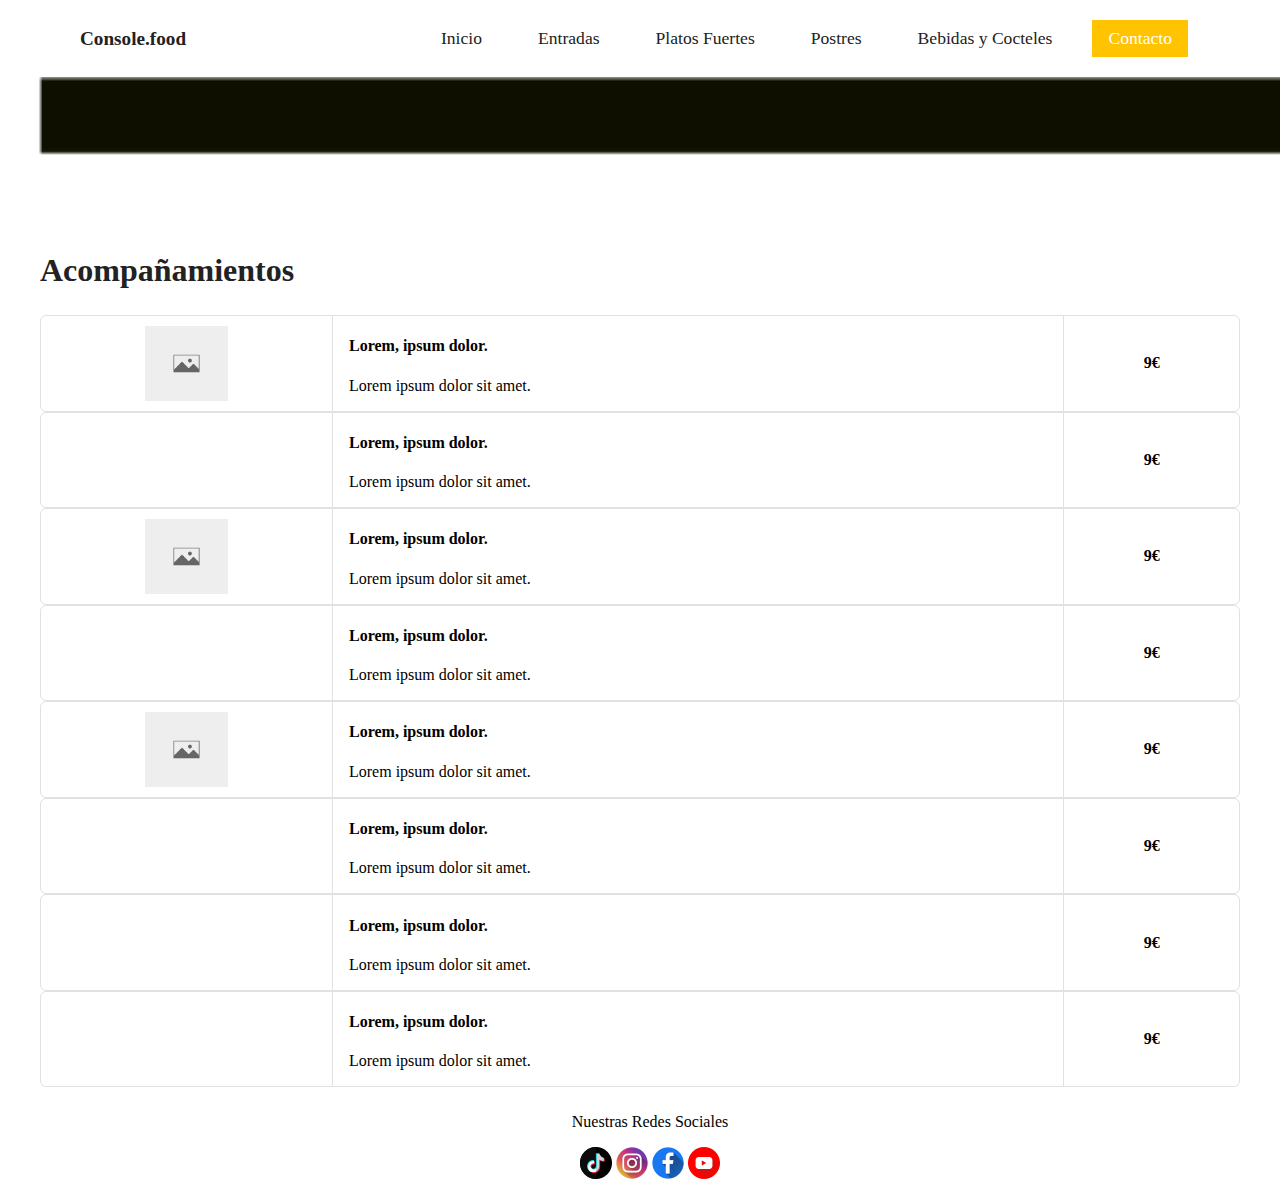
==== Acompañamientos.html @ 22bd4ab6 "Inicializar repositorio" ====
<!DOCTYPE html>

<html>
    <head>
        <meta charset="utf-8">
        <meta http-equiv="X-UA-Compatible" content="IE=edge">
        <title></title>
        <meta name="description" content="">
        <meta name="viewport" content="width=device-width, initial-scale=1">
        <link rel="stylesheet" href="styles.css">
    </head>
    <body>
        
    <header class="main-header">
        <div class="header-wrap">
            <div class="wrap-logo-header">
                <a href="/" class="logo-header">
                Console.food
                </a>
            </div>
        <div class="wrap-nav-header">
            <nav class="nav-header">
                <input type="checkbox" id="check">
                <label for="check" class="checkbtn">
                <i class="toggle-menu">
                <img src="img/menu-tres-barras-delineadas.png" />
                </i>
                </label>
                <ul class="main-menu">
            <li class="menu-item"><a href="/">Inicio</a></li>
            <li class="menu-item"><a href="/Entradas.html">Entradas</a></li>
            <li class="menu-item"><a href="/Platos_Fuertes.html">Platos Fuertes</a></li>
            <li class="menu-item"><a href="/Postres.html">Postres</a></li>
            <li class="menu-item"><a href="/Bebidas_y_Cocteles.html">Bebidas y Cocteles</a></li>
            <li class="menu-item"><a id="nav-main-contact" href="/">Contacto</a></li>
            </ul>
            </nav>
        </div>
        </div>
    </header>
        <div class="lineblack"></div>
        <section class="wrap">
            <div class="wrap-title-section">
                <h2>Acompañamientos</h2>
            </div>
            <div class="wrap column-2 carta">
                <div class="plato-carta">
                    <div class="img-plato-carta">
                        <img src="img/PonerImagen.jpg" alt="">
                    </div>                
                    <div id="Entradas" class="title-plato-carta">
                        <h4>Lorem, ipsum dolor.</h4>
                        <p>Lorem ipsum dolor sit amet.</p>
                    </div>
                    <div class="precio-plato-carta">
                        <span>9€</span>
                    </div>
                    </div>
                    <div class="plato-carta">
                    <div class="img-plato-carta">
                        <img src="img/" alt="">
                    </div>
                    <div class="title-plato-carta">
                        <h4>Lorem, ipsum dolor.</h4>
                        <p>Lorem ipsum dolor sit amet.</p>
                    </div>
                    <div class="precio-plato-carta">
                        <span>9€</span>
                </div>
                </div>
                <div class="plato-carta">
                    <div class="img-plato-carta">
                        <img src="img/PonerImagen.jpg" alt="">
                    </div>                
                    <div class="title-plato-carta">
                        <h4>Lorem, ipsum dolor.</h4>
                        <p>Lorem ipsum dolor sit amet.</p>
                    </div>
                    <div class="precio-plato-carta">
                        <span>9€</span>
                    </div>
                    </div>
                    <div class="plato-carta">
                    <div class="img-plato-carta">
                        <img src="img/" alt="">
                    </div>
                    <div class="title-plato-carta">
                        <h4>Lorem, ipsum dolor.</h4>
                        <p>Lorem ipsum dolor sit amet.</p>
                    </div>
                    <div class="precio-plato-carta">
                        <span>9€</span>
                    </div>
                    </div>
                <div class="plato-carta">
                <div class="img-plato-carta">
                    <img src="img/PonerImagen.jpg" alt="">
                </div>                
                <div class="title-plato-carta">
                    <h4>Lorem, ipsum dolor.</h4>
                    <p>Lorem ipsum dolor sit amet.</p>
                </div>
                <div class="precio-plato-carta">
                    <span>9€</span>
                </div>
                </div>
                <div class="plato-carta">
                <div class="img-plato-carta">
                    <img src="img/" alt="">
                </div>
                <div class="title-plato-carta">
                    <h4>Lorem, ipsum dolor.</h4>
                    <p>Lorem ipsum dolor sit amet.</p>
                </div>
                <div class="precio-plato-carta">
                    <span>9€</span>
                </div>
                </div> 
                <div class="plato-carta">
                <div class="img-plato-carta">
                    <img src="img/" alt="">
                </div>
                <div class="title-plato-carta">
                    <h4>Lorem, ipsum dolor.</h4>
                    <p>Lorem ipsum dolor sit amet.</p>
                </div>
                <div class="precio-plato-carta">
                    <span>9€</span>
                </div>
                </div>
                <div class="plato-carta">
                <div class="img-plato-carta">
                    <img src="img/" alt="">
                </div>
                <div class="title-plato-carta">
                    <h4>Lorem, ipsum dolor.</h4>
                    <p>Lorem ipsum dolor sit amet.</p>
                </div>
                <div class="precio-plato-carta">
                    <span>9€</span>
                </div>
                </div>    
            </div>
        
        <footer>
            <div id="pata" class="footer-content"  style="width: 100%; color: #000; text-align: center; padding: 10px;">
                <p style="">Nuestras Redes Sociales</p>
                <div class="footer-links">
                    <a href="https://www.tiktok.com/">
                        <img src="img/tik-tok.png" alt="Tiktok">
                    </a>
                    <a href="https://www.instagram.com/">
                        <img src="img/instagram.png" alt="Instagram">
                    </a>
                    <a href="https://www.facebook.com/">
                        <img src="img/facebook.png" alt="Facebook">
                    </a>
                    <a href="https://www.youtube.com/">
                        <img src="img/youtube.png" alt="Youtube">
                    </a>
                </div>
            </div>
        </footer>
    </body>
</html>
---- styles.css ----
htlm{
    font-family: system-ui;
}

h2{
    font-size: 2rem;
    font-weight: bold;
    color: #222;
}
body{
    margin: 0;
    padding: 0;
}

a{
    text-decoration: none;
}

.wrap{
    max-width: 1200px;
    margin: 0 auto;
}

.colum-2.carta{
    display:grid;
    grid-template-columns: repeat(2, 1fr);
    column-gap: 1rem;
    row-gap: 1rem;
}

.plato-carta{
    display: flex;
    align-items: center;
    border: 1px solid #e1e1e1;
    border-radius: 6px;
}
.img-plato-carta{
    display: flex;
    flex-basis: 25%;
    justify-content: center;
}
.img-plato-carta img{
    max-width: 100px;
    max-height: 75px;
}

.title-plato-carta{
    border: 1px solid #e1e1e1;
    border-bottom: none;
    border-top : none;
    flex-basis: 60%;
    padding: 0 1rem;
}

.precio-plato-carta{
    display: flex;
    flex-basis: 15%;
    justify-content: center;
    font-weight: bold;
}

@media (max-width: 680px){
    .colum-2.carta{
        grid-template-columns: repeat(1, 1fr);
    }
}

/* Hero */
.hero{
    background: url(img/fondores.jpg) center;
    background-size: cover;
    height: 100vh;
}

.lineblack{
    background: url(img/line_black.png) center;
    background-size: cover;
    height: 25vh;
    width: 210vh;
}
/* Menu Header Restaurante */

header.main-header{
    position: fixed;
    top: 0;
    width: 100%;
    z-index: 9999;
}

.header-wrap{
    display: flex;
    justify-content: space-between;
    padding: 1rem;
    background-color: #fff;
    z-index: 999;
}

.wrap-logo-header{
    display: flex;
    align-items: center;
    flex-basis: 15%;
}

.logo-header{
    font-weight: bold;
    font-size: 1.2rem;
    color: #222;
}

.nav-header{
    display: flex;
    align-items: center;
    width: 100%;
}

.nav-wrap-header{
    display: flex;
    flex-basis: 50%;
}

ul.main-menu{
    display: flex;
    width: 100%;
    z-index: 99;
    margin: 0;
    padding: 0;
    justify-content: space-between;
    font-size: 1.1rem;
}

ul.main-menu #nav-main-contact{
    display: flex;
    align-items: center;
    padding: .5rem 1rem;
    background-color: #FFC300;
    color: #fff;
}

li.menu-item{
    margin: .75rem;
    display: flex;
}

li.menu-item a{
    padding: .5rem 1rem;
    color: #222;
}

li.menu-item a:hover{
    color: #FFC300;
}

i.toggle-menu{
    display: none;
    background-color: #fff;
    border: none;
    z-index: 9999;
}

i.toggle-menu img{
    width: 27px;
    z-index: 99;
}

input#check{
    display: none;
}
@media (min-width:880px){
    .header-wrap{
    padding: .5rem 5rem;
    }
}

@media (max-width:768px){
    header{
    margin-bottom: 4rem;
    }
    .header-wrap{
    position: fixed;
    width: 100%;
    background-color: #fff;
    padding: 0;
    top: 0;
    z-index: 9999;
    height: 60px;
    }
    .wrap-logo-header{
    position: fixed;
    z-index: 999;
    top: 3%;
    left: 3%;
    }
    i.toggle-menu{
    display: flex;
    }
    ul.main-menu,#nav-main-contact{
    display: none;
    left: 0;
    margin: 0;
    padding: 0;
    }
    ul.main-menu{
    position: fixed;
    background-color: #fff;
    }
    label.checkbtn{
    position: fixed;
    right: 3%;
    top: 3%;
    z-index: 9999;
    }
    #check:checked ~ ul{
    display: flex;
    z-index: 9;
    flex-flow: column;
    align-items: center;
    justify-content: center;
    height: 100vh;
    top: 0;
    font-size: 2rem;
    }

}
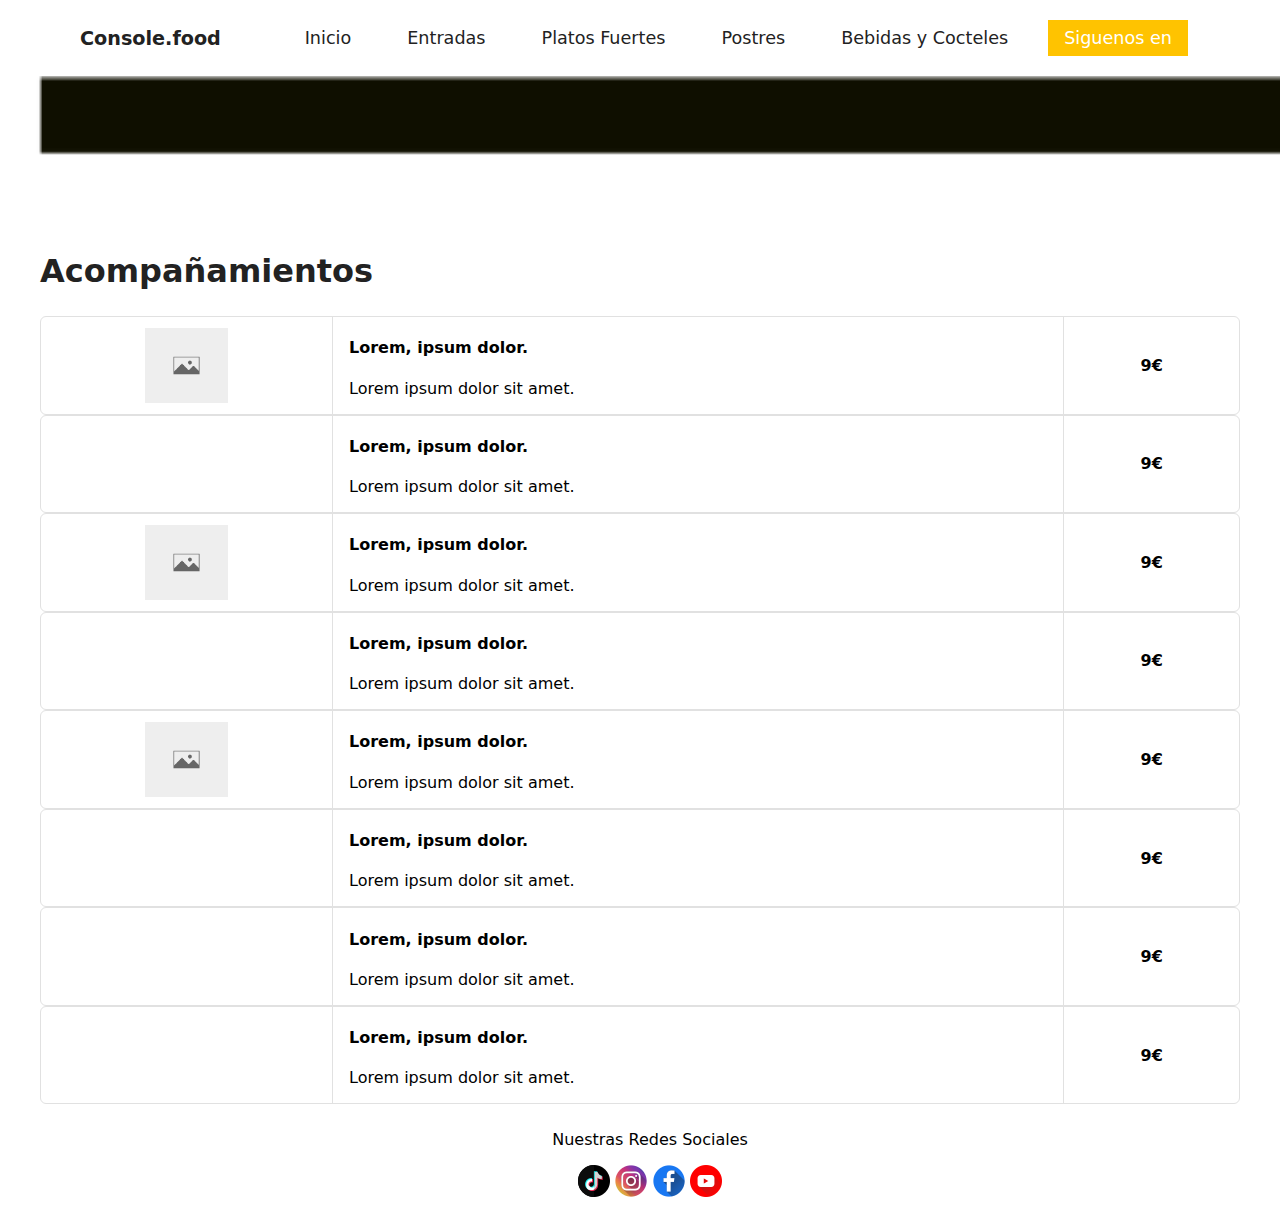
==== commit 84f90f3f: "Detalles" ====
--- a/Acompañamientos.html
+++ b/Acompañamientos.html
@@ -4,7 +4,7 @@
     <head>
         <meta charset="utf-8">
         <meta http-equiv="X-UA-Compatible" content="IE=edge">
-        <title></title>
+        <title>Console.food</title>
         <meta name="description" content="">
         <meta name="viewport" content="width=device-width, initial-scale=1">
         <link rel="stylesheet" href="styles.css">
@@ -32,7 +32,7 @@
             <li class="menu-item"><a href="/Platos_Fuertes.html">Platos Fuertes</a></li>
             <li class="menu-item"><a href="/Postres.html">Postres</a></li>
             <li class="menu-item"><a href="/Bebidas_y_Cocteles.html">Bebidas y Cocteles</a></li>
-            <li class="menu-item"><a id="nav-main-contact" href="/">Contacto</a></li>
+            <li class="menu-item"><a id="nav-main-contact" href="#pata">Siguenos en</a></li>
             </ul>
             </nav>
         </div>
--- a/styles.css
+++ b/styles.css
@@ -1,4 +1,4 @@
-htlm{
+html{
     font-family: system-ui;
 }
 
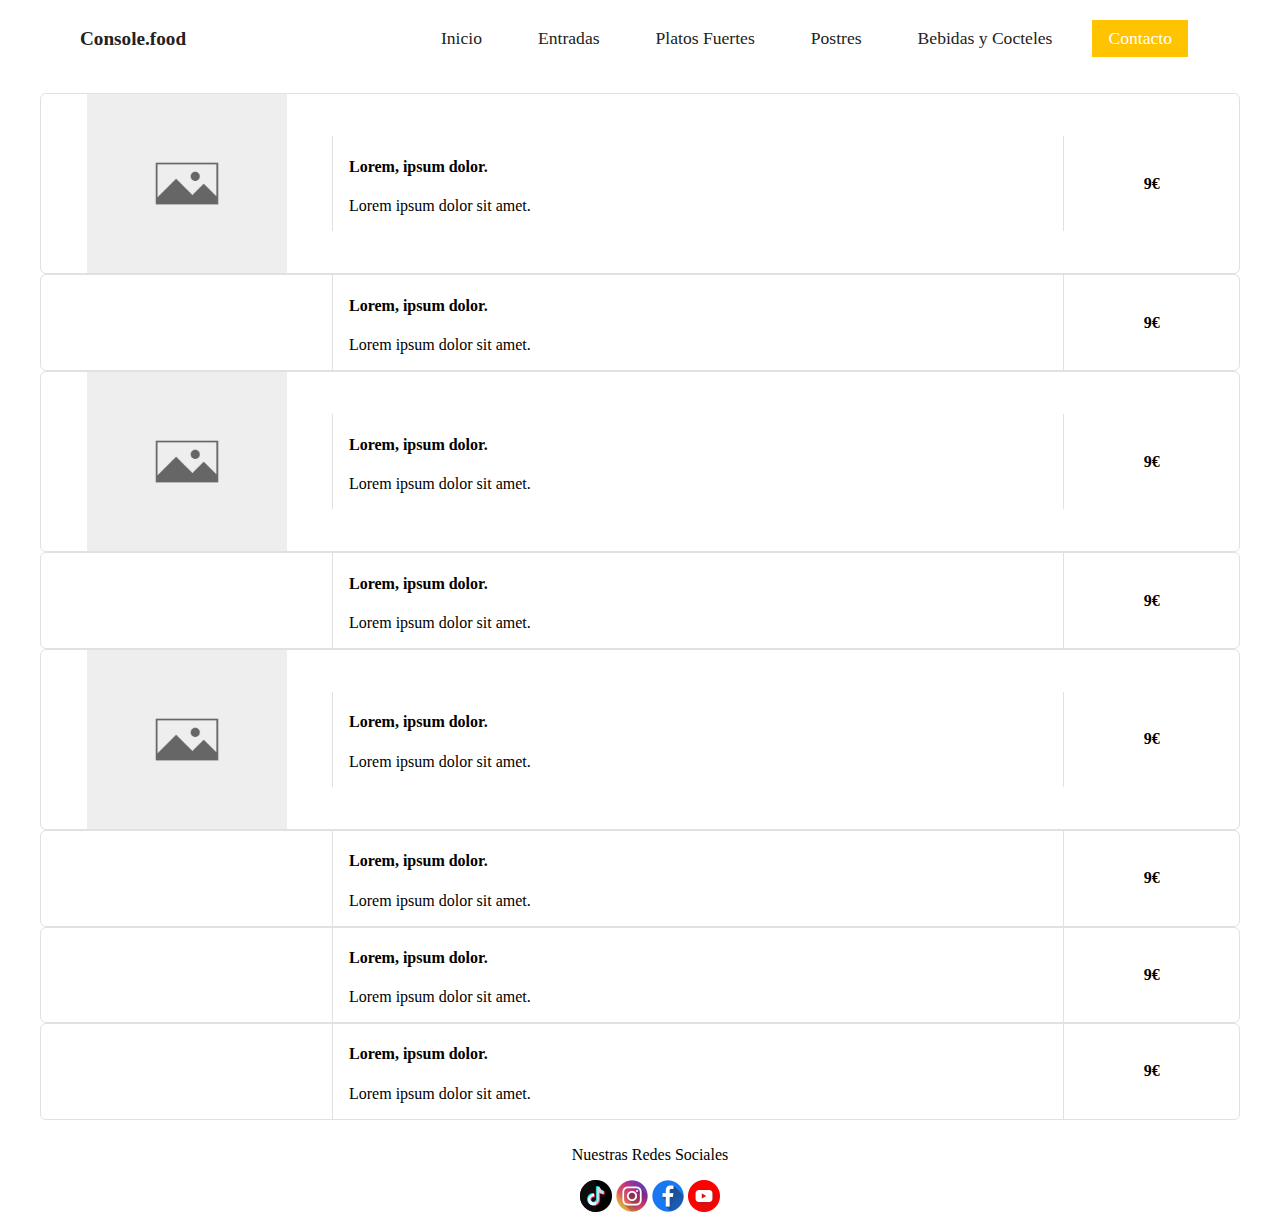
==== commit 7e8b07a2: "Imagenes" ====
--- a/Acompañamientos.html
+++ b/Acompañamientos.html
@@ -4,7 +4,7 @@
     <head>
         <meta charset="utf-8">
         <meta http-equiv="X-UA-Compatible" content="IE=edge">
-        <title>Console.food</title>
+        <title></title>
         <meta name="description" content="">
         <meta name="viewport" content="width=device-width, initial-scale=1">
         <link rel="stylesheet" href="styles.css">
@@ -28,11 +28,11 @@
                 </label>
                 <ul class="main-menu">
             <li class="menu-item"><a href="/">Inicio</a></li>
-            <li class="menu-item"><a href="/Entradas.html">Entradas</a></li>
-            <li class="menu-item"><a href="/Platos_Fuertes.html">Platos Fuertes</a></li>
-            <li class="menu-item"><a href="/Postres.html">Postres</a></li>
-            <li class="menu-item"><a href="/Bebidas_y_Cocteles.html">Bebidas y Cocteles</a></li>
-            <li class="menu-item"><a id="nav-main-contact" href="#pata">Siguenos en</a></li>
+            <li class="menu-item"><a href="Entradas.html">Entradas</a></li>
+            <li class="menu-item"><a href="Platos_Fuertes.html">Platos Fuertes</a></li>
+            <li class="menu-item"><a href="Postres.html">Postres</a></li>
+            <li class="menu-item"><a href="Bebidas_y_Cocteles.html">Bebidas y Cocteles</a></li>
+            <li class="menu-item"><a id="nav-main-contact" href="/">Contacto</a></li>
             </ul>
             </nav>
         </div>
--- a/styles.css
+++ b/styles.css
@@ -1,4 +1,4 @@
-html{
+htlm{
     font-family: system-ui;
 }
 
@@ -40,6 +40,10 @@
     justify-content: center;
 }
 .img-plato-carta img{
+    max-width: 200px;
+    max-height: 200px;
+}
+.img-plato-carta-fuerte img{
     max-width: 100px;
     max-height: 75px;
 }
@@ -67,17 +71,13 @@
 
 /* Hero */
 .hero{
-    background: url(img/fondores.jpg) center;
+    background: url(img/InteriorRestaurante.jpg) center;
     background-size: cover;
-    height: 100vh;
-}
-
-.lineblack{
-    background: url(img/line_black.png) center;
-    background-size: cover;
-    height: 25vh;
-    width: 210vh;
-}
+    height: 700px;
+}
+
+
+
 /* Menu Header Restaurante */
 
 header.main-header{
@@ -220,4 +220,30 @@
     font-size: 2rem;
     }
 
-}+}
+
+.separador{
+    width: 100%;
+    height: 10px;
+    background-color: white;
+}
+.lineblack{
+
+     background-color: black;
+    height: 3px;
+    width: 100%;}
+.separadorGigante{
+    width: 100%;
+    height: 125px;
+    background-color: white;
+}    
+.Bienvenida{
+    background-color: white;
+    color: black;
+    text-align: center;
+    padding-left: 20px;
+    padding-top: 20px;
+    padding-right: 20px;
+    font-size: 20px;
+    font-family: 'Arial Black', Gadget, sans-serif;
+}
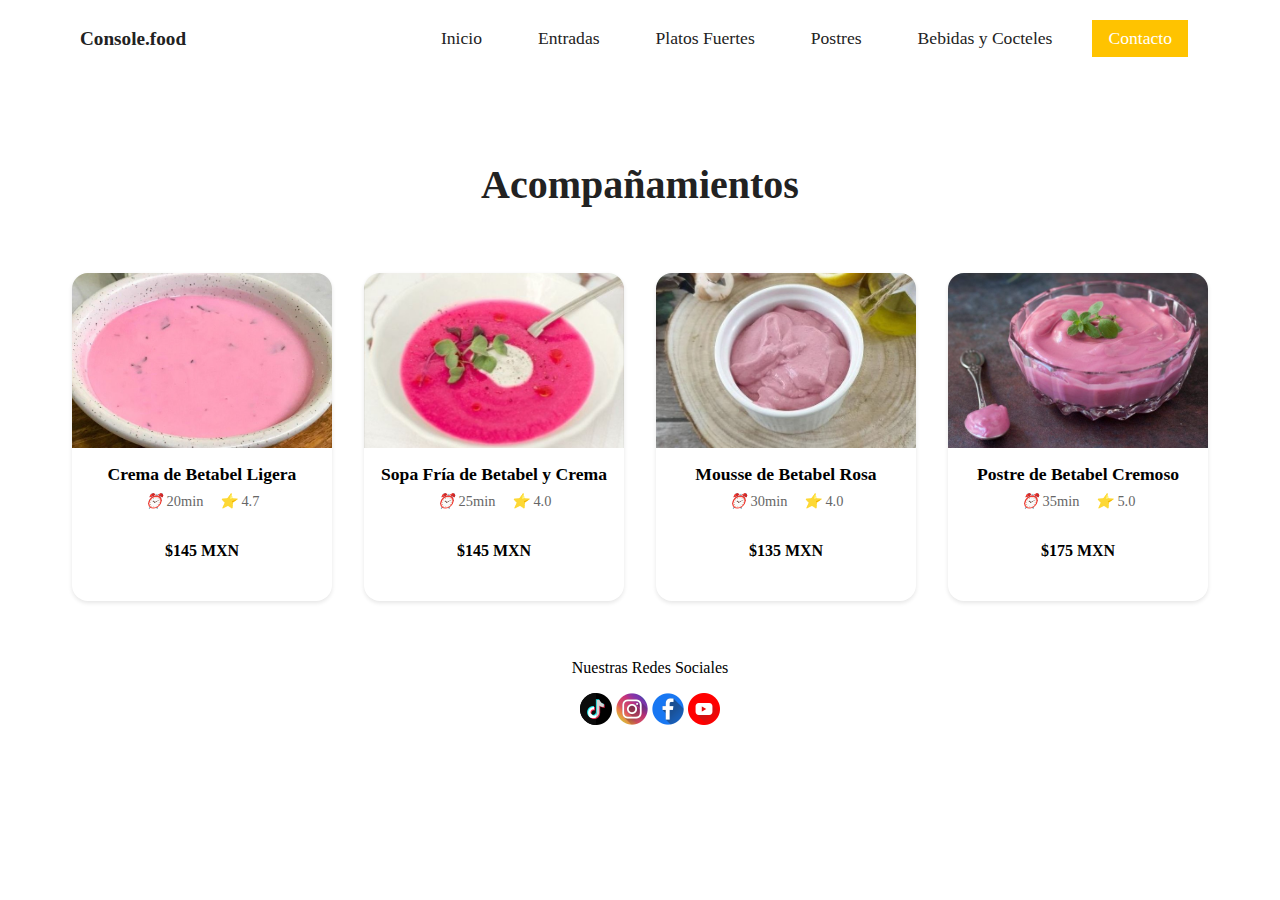
==== commit 30207a1a: "informacion" ====
--- a/Acompañamientos.html
+++ b/Acompañamientos.html
@@ -27,7 +27,7 @@
                 </i>
                 </label>
                 <ul class="main-menu">
-            <li class="menu-item"><a href="/">Inicio</a></li>
+            <li class="menu-item"><a href="index.html">Inicio</a></li>
             <li class="menu-item"><a href="Entradas.html">Entradas</a></li>
             <li class="menu-item"><a href="Platos_Fuertes.html">Platos Fuertes</a></li>
             <li class="menu-item"><a href="Postres.html">Postres</a></li>
@@ -40,106 +40,95 @@
     </header>
         <div class="lineblack"></div>
         <section class="wrap">
+            <div class="separadorGigante"></div>
             <div class="wrap-title-section">
                 <h2>Acompañamientos</h2>
             </div>
             <div class="wrap column-2 carta">
                 <div class="plato-carta">
                     <div class="img-plato-carta">
-                        <img src="img/PonerImagen.jpg" alt="">
-                    </div>                
-                    <div id="Entradas" class="title-plato-carta">
-                        <h4>Lorem, ipsum dolor.</h4>
-                        <p>Lorem ipsum dolor sit amet.</p>
+                        <img src="Acompañamientos/acompañamiento1.jpg" alt="">
+                    </div>
+                    <div class="title-plato-carta">
+                        <h4>Crema de Betabel Ligera</h4>
+                        <div class="meta-info">
+                            <span class="time">
+                                <i class="clock-icon">⏰</i>
+                                20min
+                            </span>
+                            <span class="rating">
+                                <i class="star-icon">⭐</i>
+                                4.7
+                            </span>
+                        </div>
                     </div>
                     <div class="precio-plato-carta">
-                        <span>9€</span>
+                        <span>$145 MXN</span>
                     </div>
-                    </div>
-                    <div class="plato-carta">
-                    <div class="img-plato-carta">
-                        <img src="img/" alt="">
-                    </div>
-                    <div class="title-plato-carta">
-                        <h4>Lorem, ipsum dolor.</h4>
-                        <p>Lorem ipsum dolor sit amet.</p>
-                    </div>
-                    <div class="precio-plato-carta">
-                        <span>9€</span>
-                </div>
                 </div>
                 <div class="plato-carta">
                     <div class="img-plato-carta">
-                        <img src="img/PonerImagen.jpg" alt="">
-                    </div>                
+                        <img src="Acompañamientos/acompañamiento2.jpg" alt="">
+                    </div>
                     <div class="title-plato-carta">
-                        <h4>Lorem, ipsum dolor.</h4>
-                        <p>Lorem ipsum dolor sit amet.</p>
+                        <h4>Sopa Fría de Betabel y Crema</h4>
+                        <div class="meta-info">
+                            <span class="time">
+                                <i class="clock-icon">⏰</i>
+                                25min
+                            </span>
+                            <span class="rating">
+                                <i class="star-icon">⭐</i>
+                                4.0
+                            </span>
+                        </div>
                     </div>
                     <div class="precio-plato-carta">
-                        <span>9€</span>
+                        <span>$145 MXN</span>
                     </div>
-                    </div>
-                    <div class="plato-carta">
+                </div>
+                <div class="plato-carta">
                     <div class="img-plato-carta">
-                        <img src="img/" alt="">
+                        <img src="Acompañamientos/acompañamiento4.jpg" alt="">
                     </div>
                     <div class="title-plato-carta">
-                        <h4>Lorem, ipsum dolor.</h4>
-                        <p>Lorem ipsum dolor sit amet.</p>
+                        <h4>Mousse de Betabel Rosa</h4>
+                        <div class="meta-info">
+                            <span class="time">
+                                <i class="clock-icon">⏰</i>
+                                30min
+                            </span>
+                            <span class="rating">
+                                <i class="star-icon">⭐</i>
+                                4.0
+                            </span>
+                        </div>
                     </div>
                     <div class="precio-plato-carta">
-                        <span>9€</span>
+                        <span>$135 MXN</span>
                     </div>
-                    </div>
-                <div class="plato-carta">
-                <div class="img-plato-carta">
-                    <img src="img/PonerImagen.jpg" alt="">
-                </div>                
-                <div class="title-plato-carta">
-                    <h4>Lorem, ipsum dolor.</h4>
-                    <p>Lorem ipsum dolor sit amet.</p>
-                </div>
-                <div class="precio-plato-carta">
-                    <span>9€</span>
-                </div>
                 </div>
                 <div class="plato-carta">
-                <div class="img-plato-carta">
-                    <img src="img/" alt="">
+                    <div class="img-plato-carta">
+                        <img src="Acompañamientos/acompañamiento3.jpg" alt="">
+                    </div>
+                    <div class="title-plato-carta">
+                        <h4>Postre de Betabel Cremoso</h4>
+                        <div class="meta-info">
+                            <span class="time">
+                                <i class="clock-icon">⏰</i>
+                                35min
+                            </span>
+                            <span class="rating">
+                                <i class="star-icon">⭐</i>
+                                5.0
+                            </span>
+                        </div>
+                    </div>
+                    <div class="precio-plato-carta">
+                        <span>$175 MXN</span>
+                    </div>
                 </div>
-                <div class="title-plato-carta">
-                    <h4>Lorem, ipsum dolor.</h4>
-                    <p>Lorem ipsum dolor sit amet.</p>
-                </div>
-                <div class="precio-plato-carta">
-                    <span>9€</span>
-                </div>
-                </div> 
-                <div class="plato-carta">
-                <div class="img-plato-carta">
-                    <img src="img/" alt="">
-                </div>
-                <div class="title-plato-carta">
-                    <h4>Lorem, ipsum dolor.</h4>
-                    <p>Lorem ipsum dolor sit amet.</p>
-                </div>
-                <div class="precio-plato-carta">
-                    <span>9€</span>
-                </div>
-                </div>
-                <div class="plato-carta">
-                <div class="img-plato-carta">
-                    <img src="img/" alt="">
-                </div>
-                <div class="title-plato-carta">
-                    <h4>Lorem, ipsum dolor.</h4>
-                    <p>Lorem ipsum dolor sit amet.</p>
-                </div>
-                <div class="precio-plato-carta">
-                    <span>9€</span>
-                </div>
-                </div>    
             </div>
         
         <footer>
--- a/styles.css
+++ b/styles.css
@@ -20,6 +20,12 @@
     max-width: 1200px;
     margin: 0 auto;
 }
+.wrap.column-2.carta {
+    display: grid;
+    grid-template-columns: repeat(4, 1fr); 
+    gap: 2rem;
+    padding: 2rem;
+  }
 
 .colum-2.carta{
     display:grid;
@@ -28,33 +34,55 @@
     row-gap: 1rem;
 }
 
-.plato-carta{
-    display: flex;
-    align-items: center;
-    border: 1px solid #e1e1e1;
-    border-radius: 6px;
-}
-.img-plato-carta{
-    display: flex;
-    flex-basis: 25%;
+.plato-carta {
+    display: flex;
+    flex-direction: column; 
+    border-radius: 1rem;
+    overflow: hidden;
+    background: white;
+    box-shadow: 0 2px 4px rgba(0, 0, 0, 0.1);
+  }
+  .img-plato-carta {
+    width: 100%;
+    height: 200px;
+    overflow: hidden;
+  }
+  .img-plato-carta img {
+    width: 100%;
+    height: 100%;
+    object-fit: cover;
+  }
+
+
+  .title-plato-carta {
+    padding: 1rem;
+    border: none;
+    text-align: center;
+  }
+  .title-plato-carta h4 {
+    font-size: 1.1rem;
+    margin: 0 0 0.5rem 0;
+  }
+  .meta-info {
+    display: flex;
+    align-items: center;
     justify-content: center;
-}
-.img-plato-carta img{
-    max-width: 200px;
-    max-height: 200px;
-}
-.img-plato-carta-fuerte img{
-    max-width: 100px;
-    max-height: 75px;
-}
-
-.title-plato-carta{
-    border: 1px solid #e1e1e1;
-    border-bottom: none;
-    border-top : none;
-    flex-basis: 60%;
-    padding: 0 1rem;
-}
+    gap: 1rem;
+    color: #666;
+    font-size: 0.9rem;
+  }
+  
+  .meta-info .time,
+  .meta-info .rating {
+    display: flex;
+    align-items: center;
+    gap: 0.25rem;
+  }
+  
+  .precio-plato-carta {
+    padding: 1rem;
+    text-align: center;
+  }
 
 .precio-plato-carta{
     display: flex;
@@ -244,6 +272,14 @@
     padding-left: 20px;
     padding-top: 20px;
     padding-right: 20px;
-    font-size: 20px;
-    font-family: 'Arial Black', Gadget, sans-serif;
-}
+    font-size: 40px;
+    font-family: sans-serif;
+}
+h2{
+    font-size: 40px;
+    font-weight: bold;
+    text-align: center;
+}
+.gradient-pink {
+    background: linear-gradient(to top, pink, transparent);
+}
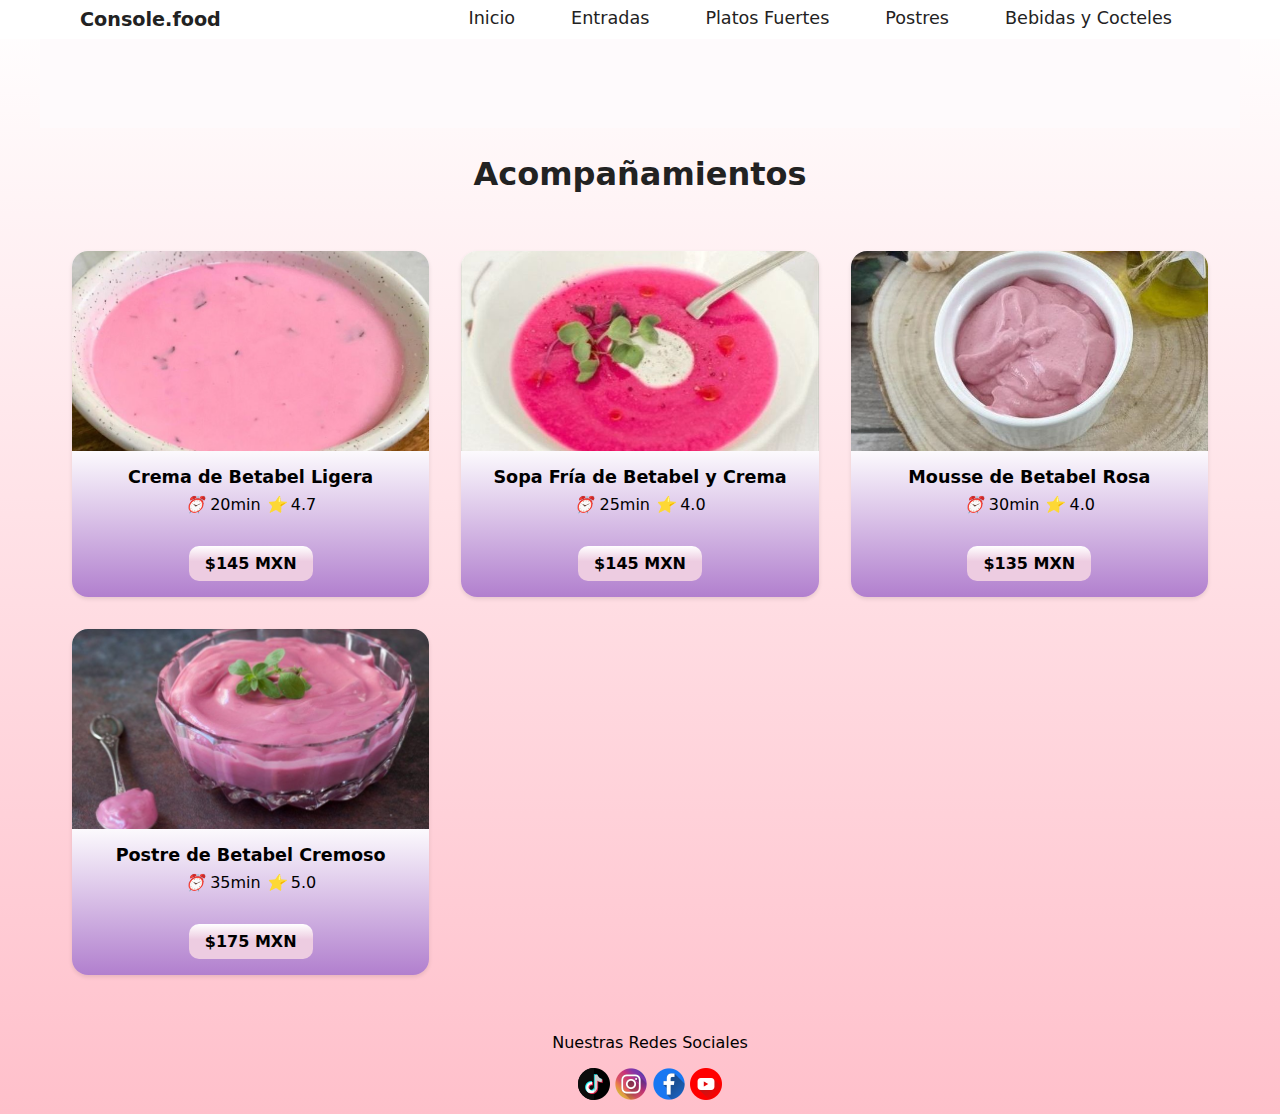
==== commit 233fcd54: "Puede ser que ya acabamos" ====
--- a/Acompañamientos.html
+++ b/Acompañamientos.html
@@ -4,7 +4,7 @@
     <head>
         <meta charset="utf-8">
         <meta http-equiv="X-UA-Compatible" content="IE=edge">
-        <title></title>
+        <title>Console.food</title>
         <meta name="description" content="">
         <meta name="viewport" content="width=device-width, initial-scale=1">
         <link rel="stylesheet" href="styles.css">
@@ -27,24 +27,24 @@
                 </i>
                 </label>
                 <ul class="main-menu">
-            <li class="menu-item"><a href="index.html">Inicio</a></li>
-            <li class="menu-item"><a href="Entradas.html">Entradas</a></li>
-            <li class="menu-item"><a href="Platos_Fuertes.html">Platos Fuertes</a></li>
-            <li class="menu-item"><a href="Postres.html">Postres</a></li>
-            <li class="menu-item"><a href="Bebidas_y_Cocteles.html">Bebidas y Cocteles</a></li>
-            <li class="menu-item"><a id="nav-main-contact" href="/">Contacto</a></li>
+            <li class="menu-item"><a href="/">Inicio</a></li>
+            <li class="menu-item"><a href="/Entradas.html">Entradas</a></li>
+            <li class="menu-item"><a href="/Platos_Fuertcontactes.html">Platos Fuertes</a></li>
+            <li class="menu-item"><a href="/Postres.html">Postres</a></li>
+            <li class="menu-item"><a href="/Bebidas_y_Cocteles.html">Bebidas y Cocteles</a></li>
             </ul>
             </nav>
         </div>
         </div>
     </header>
         <div class="lineblack"></div>
+        <div class="gradient-pink">
         <section class="wrap">
             <div class="separadorGigante"></div>
             <div class="wrap-title-section">
                 <h2>Acompañamientos</h2>
             </div>
-            <div class="wrap column-2 carta">
+            <div class="cards-container">
                 <div class="plato-carta">
                     <div class="img-plato-carta">
                         <img src="Acompañamientos/acompañamiento1.jpg" alt="">
@@ -130,7 +130,7 @@
                     </div>
                 </div>
             </div>
-        
+        </section>
         <footer>
             <div id="pata" class="footer-content"  style="width: 100%; color: #000; text-align: center; padding: 10px;">
                 <p style="">Nuestras Redes Sociales</p>
@@ -150,5 +150,6 @@
                 </div>
             </div>
         </footer>
+    </div>
     </body>
 </html>--- a/styles.css
+++ b/styles.css
@@ -1,37 +1,33 @@
-htlm{
+html {
     font-family: system-ui;
 }
 
-h2{
+body {
+    margin: 0;
+    padding: 0;
+}
+
+h2 {
     font-size: 2rem;
     font-weight: bold;
     color: #222;
-}
-body{
-    margin: 0;
-    padding: 0;
-}
-
-a{
+    text-align: center;
+}
+
+a {
     text-decoration: none;
 }
 
-.wrap{
+.wrap {
     max-width: 1200px;
     margin: 0 auto;
 }
-.wrap.column-2.carta {
+
+.cards-container {
     display: grid;
-    grid-template-columns: repeat(4, 1fr); 
+    grid-template-columns: repeat(3, 1fr); 
     gap: 2rem;
     padding: 2rem;
-  }
-
-.colum-2.carta{
-    display:grid;
-    grid-template-columns: repeat(2, 1fr);
-    column-gap: 1rem;
-    row-gap: 1rem;
 }
 
 .plato-carta {
@@ -39,247 +35,256 @@
     flex-direction: column; 
     border-radius: 1rem;
     overflow: hidden;
-    background: white;
+    background: linear-gradient(180deg, #fff 56%, #b17fce 100%);
     box-shadow: 0 2px 4px rgba(0, 0, 0, 0.1);
-  }
-  .img-plato-carta {
+}
+
+.img-plato-carta {
     width: 100%;
     height: 200px;
     overflow: hidden;
-  }
-  .img-plato-carta img {
+}
+
+.img-plato-carta img {
     width: 100%;
     height: 100%;
     object-fit: cover;
-  }
-
-
-  .title-plato-carta {
+}
+
+.title-plato-carta {
     padding: 1rem;
-    border: none;
-    text-align: center;
-  }
-  .title-plato-carta h4 {
+    text-align: center;
+}
+
+.title-plato-carta h4 {
     font-size: 1.1rem;
     margin: 0 0 0.5rem 0;
-  }
-  .meta-info {
-    display: flex;
-    align-items: center;
-    justify-content: center;
-    gap: 1rem;
-    color: #666;
-    font-size: 0.9rem;
-  }
-  
-  .meta-info .time,
-  .meta-info .rating {
-    display: flex;
-    align-items: center;
-    gap: 0.25rem;
-  }
-  
-  .precio-plato-carta {
-    padding: 1rem;
-    text-align: center;
-  }
-
-.precio-plato-carta{
-    display: flex;
-    flex-basis: 15%;
-    justify-content: center;
+}
+
+.precio-plato-carta {
     font-weight: bold;
-}
-
-@media (max-width: 680px){
-    .colum-2.carta{
-        grid-template-columns: repeat(1, 1fr);
-    }
-}
+    text-align: center;
+    padding: 0.5rem 1rem;
+    background: linear-gradient(180deg, #FFFFFF 0%, #EDCCE1 44%);
+    border-radius: 10px;
+    margin: 1rem auto;
+    width: fit-content;
+}
+
+/* Responsividad */
+@media (max-width: 1024px) {
+    .cards-container {
+        grid-template-columns: repeat(2, 1fr);
+    }
+}
+
+@media (max-width: 680px) {
+    .cards-container {
+        grid-template-columns: 1fr;
+    }
+}
+
+/* Resto de tu CSS permanece igual */
 
 /* Hero */
-.hero{
+.hero {
     background: url(img/InteriorRestaurante.jpg) center;
     background-size: cover;
     height: 700px;
 }
 
-
-
-/* Menu Header Restaurante */
-
-header.main-header{
+/* Menú Header Restaurante */
+header.main-header {
     position: fixed;
     top: 0;
     width: 100%;
     z-index: 9999;
 }
 
-.header-wrap{
+.header-wrap {
     display: flex;
     justify-content: space-between;
     padding: 1rem;
     background-color: #fff;
-    z-index: 999;
-}
-
-.wrap-logo-header{
+}
+
+.wrap-logo-header {
     display: flex;
     align-items: center;
-    flex-basis: 15%;
-}
-
-.logo-header{
+}
+
+.logo-header {
     font-weight: bold;
     font-size: 1.2rem;
     color: #222;
 }
 
-.nav-header{
+.nav-header {
     display: flex;
     align-items: center;
-    width: 100%;
-}
-
-.nav-wrap-header{
-    display: flex;
-    flex-basis: 50%;
-}
-
-ul.main-menu{
-    display: flex;
-    width: 100%;
-    z-index: 99;
+}
+
+.nav-wrap-header {
+    display: flex;
+}
+
+ul.main-menu {
+    display: flex;
     margin: 0;
     padding: 0;
-    justify-content: space-between;
+    list-style: none;
     font-size: 1.1rem;
 }
 
-ul.main-menu #nav-main-contact{
-    display: flex;
-    align-items: center;
-    padding: .5rem 1rem;
+li.menu-item {
+    margin: 0 0.75rem;
+}
+
+li.menu-item a {
+    color: #222;
+    padding: 0.5rem 1rem;
+}
+
+li.menu-item a:hover {
+    color: #FFC300;
+}
+
+#nav-main-contact {
+    padding: 0.5rem 1rem;
     background-color: #FFC300;
     color: #fff;
 }
 
-li.menu-item{
-    margin: .75rem;
-    display: flex;
-}
-
-li.menu-item a{
-    padding: .5rem 1rem;
-    color: #222;
-}
-
-li.menu-item a:hover{
-    color: #FFC300;
-}
-
-i.toggle-menu{
+i.toggle-menu {
     display: none;
-    background-color: #fff;
-    border: none;
-    z-index: 9999;
-}
-
-i.toggle-menu img{
-    width: 27px;
-    z-index: 99;
-}
-
-input#check{
+}
+
+input#check {
     display: none;
 }
-@media (min-width:880px){
-    .header-wrap{
-    padding: .5rem 5rem;
-    }
-}
-
-@media (max-width:768px){
-    header{
-    margin-bottom: 4rem;
-    }
-    .header-wrap{
-    position: fixed;
-    width: 100%;
-    background-color: #fff;
-    padding: 0;
-    top: 0;
-    z-index: 9999;
-    height: 60px;
-    }
-    .wrap-logo-header{
-    position: fixed;
-    z-index: 999;
-    top: 3%;
-    left: 3%;
-    }
-    i.toggle-menu{
-    display: flex;
-    }
-    ul.main-menu,#nav-main-contact{
-    display: none;
-    left: 0;
-    margin: 0;
-    padding: 0;
-    }
-    ul.main-menu{
-    position: fixed;
-    background-color: #fff;
-    }
-    label.checkbtn{
-    position: fixed;
-    right: 3%;
-    top: 3%;
-    z-index: 9999;
-    }
-    #check:checked ~ ul{
-    display: flex;
-    z-index: 9;
-    flex-flow: column;
-    align-items: center;
-    justify-content: center;
-    height: 100vh;
-    top: 0;
-    font-size: 2rem;
-    }
-
-}
-
-.separador{
-    width: 100%;
-    height: 10px;
+
+@media (min-width: 880px) {
+    .header-wrap {
+        padding: 0.5rem 5rem;
+    }
+}
+
+@media (max-width: 768px) {
+    header {
+        margin-bottom: 4rem;
+    }
+    .header-wrap {
+        position: fixed;
+        width: 100%;
+        padding: 0;
+        top: 0;
+        height: 60px;
+    }
+    .wrap-logo-header {
+        position: fixed;
+        top: 3%;
+        left: 3%;
+    }
+    i.toggle-menu {
+        display: block;
+        position: fixed;
+        right: 3%;
+        top: 3%;
+    }
+    ul.main-menu {
+        display: none;
+        flex-direction: column;
+        align-items: center;
+        background-color: #fff;
+        position: fixed;
+        top: 0;
+        left: 0;
+        width: 100%;
+        height: 100vh;
+        justify-content: center;
+        z-index: 9;
+    }
+    #check:checked ~ ul.main-menu {
+        display: flex;
+    }
+    li.menu-item {
+        margin: 1rem 0;
+    }
+}
+
+/* Otros estilos */
+.separador {
+    width: 100%;
+    height: 50px;
     background-color: white;
 }
-.lineblack{
-
-     background-color: black;
+
+.lineblack {
+    background-color: black;
     height: 3px;
-    width: 100%;}
-.separadorGigante{
+    width: 100%;
+}
+
+.separadorGigante {
     width: 100%;
     height: 125px;
-    background-color: white;
-}    
-.Bienvenida{
+    background-color: #fefafc;
+}
+
+.Bienvenida {
     background-color: white;
     color: black;
     text-align: center;
-    padding-left: 20px;
-    padding-top: 20px;
-    padding-right: 20px;
-    font-size: 40px;
-    font-family: sans-serif;
-}
-h2{
-    font-size: 40px;
-    font-weight: bold;
-    text-align: center;
-}
+    padding: 20px;
+    font-size: 60px;
+    font-family: 'Aref Ruqaa Ink', serif;
+}
+
 .gradient-pink {
     background: linear-gradient(to top, pink, transparent);
 }
+
+.slider-box{
+    width: 1280px;
+    height: auto;
+    margin: 50px auto 0;
+    overflow: hidden;
+}
+.slider-box ul{
+    display: flex;
+    padding: 0;
+    width: 500%;
+    animation: slide 20s infinite alternate ease-in-out;
+}
+
+.slider-box li{
+    width: 100%;
+    list-style: none;
+    position: relative;
+}
+
+.slider-box img{
+    width: 750px;
+    height: 501px;
+    object-fit: cover;
+}
+
+@keyframes slide {
+    0% {margin-left: 0;}
+    15% {margin-left: 0;}
+    20% {margin-left: -100%;}
+    35% {margin-left: -100%;}
+    40% {margin-left: -200%;}
+    55% {margin-left: -200%;}
+    60% {margin-left: -300%;}
+    75% {margin-left: -300%;}
+    80% {margin-left: 0;}
+    100% {margin-left: 0;}
+}
+
+@media (max-width: 991px) {
+    .slider-box{
+        width: 100%;
+    }
+    
+}